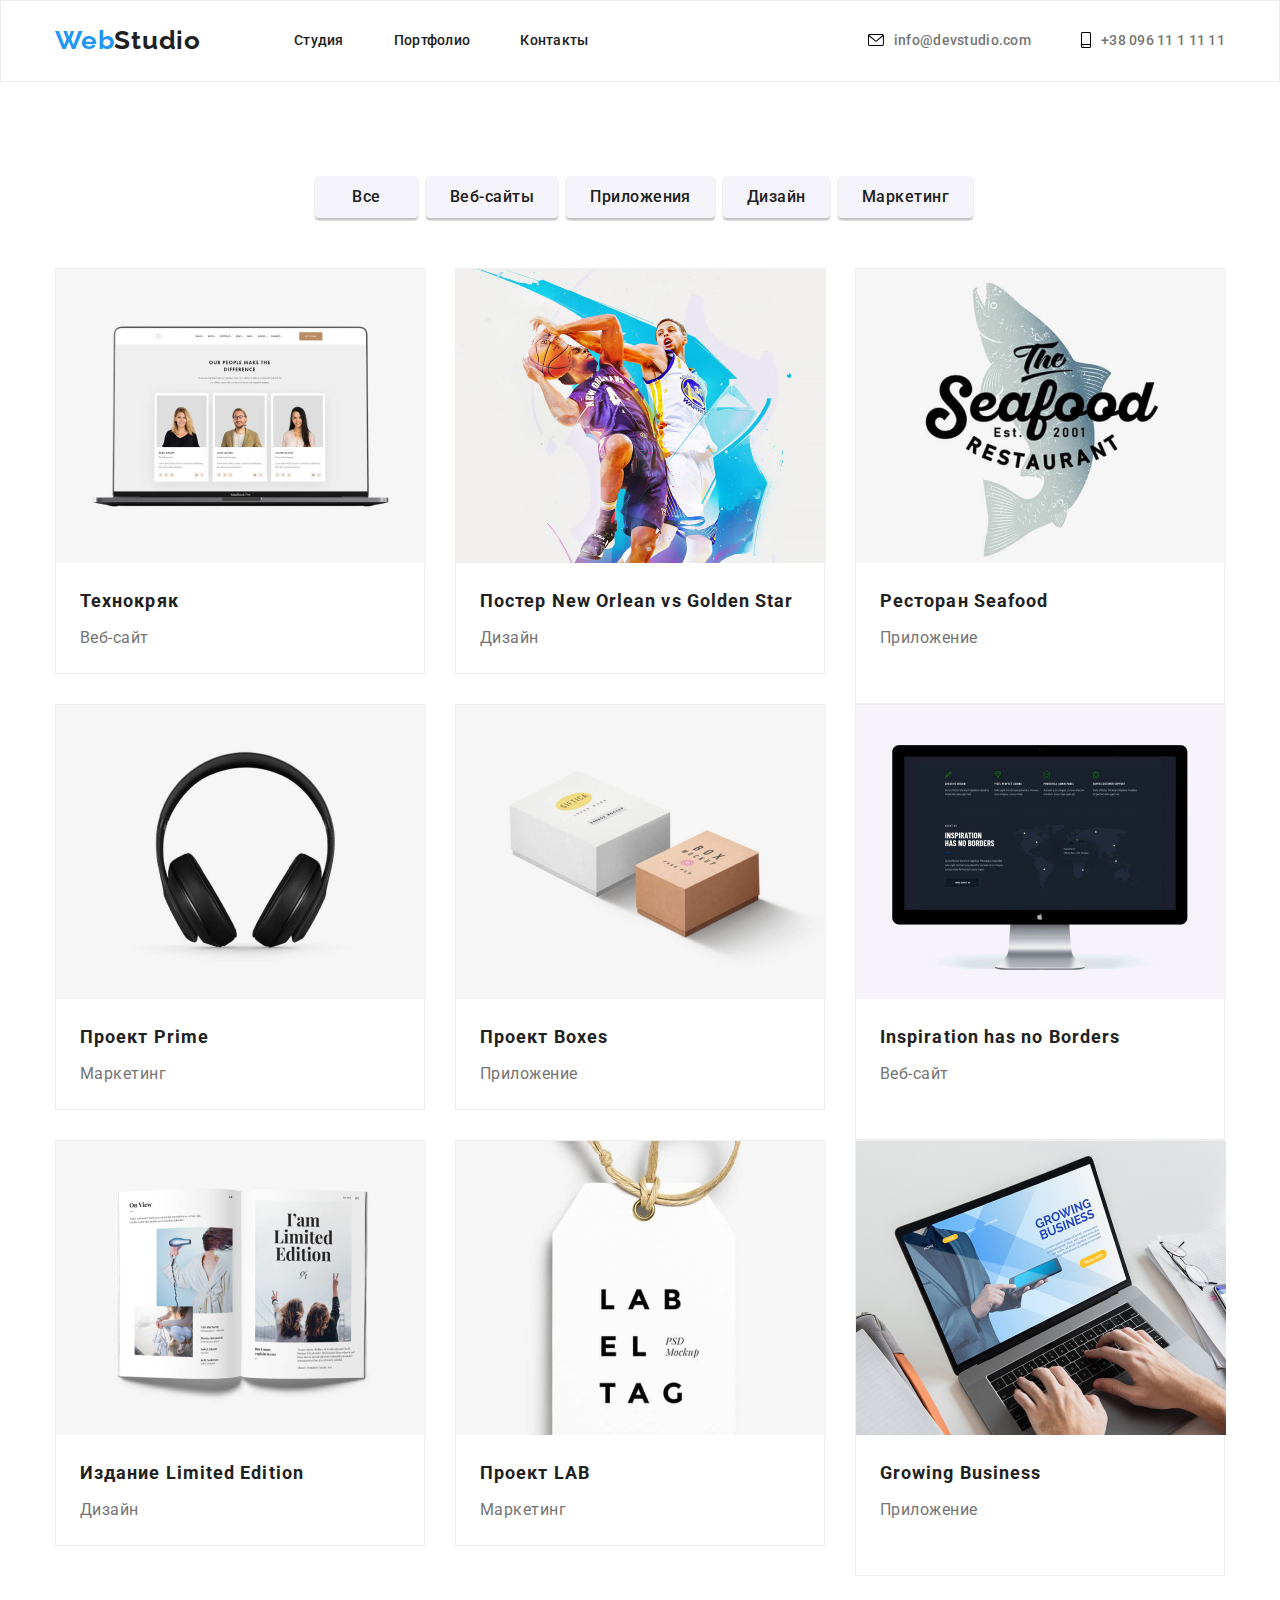
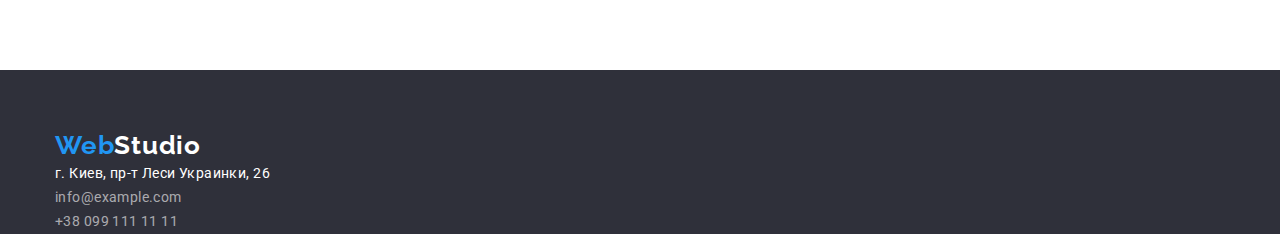
==== portfolio.html @ d733b51c "added new files" ====
<!DOCTYPE html>
<html lang="en">
<head>
    <meta charset="UTF-8">
    <meta name="viewport" content="width=device-width, initial-scale=1.0">
    <title>Portfolio</title>
    <link rel="stylesheet" href="https://cdnjs.cloudflare.com/ajax/libs/modern-normalize/1.0.0/modern-normalize.min.css">
    <link rel="stylesheet" href="./portfolio.css"/>
    <link rel="preconnect" href="https://fonts.gstatic.com">
    <link href="https://fonts.googleapis.com/css2?family=Raleway:wght@700&family=Roboto:wght@400;500;700;900&display=swap"
        rel="stylesheet">
    
</head>
<body>
    <header class="top-heder">
        <div class="container">
            <nav class="navigation">
                <a class="logo" href="WebStudio"><span class="logo-blue">Web</span><span class="logo-black">Studio</span>
                </a>
    
                <ul class="navigation-list-header">
                    <li class="navigation-list-header-item">
                        <a class="navigation-list-link" href="./index.html">Студия</a>
                    </li>
                    <li class="navigation-list-header-item">
                        <a class="navigation-list-link" href="./portfolio.html">Портфолио</a>
                    </li>
                    <li class="navigation-list-header-item">
                        <a class="navigation-list-link" href="#">Контакты</a>
                    </li>
                </ul>
            </nav>
            <address class="contact">
                <a class="contact-email" href="mailto:info@devstudio.com">
                    <svg class="icon-envelope" width="16px" height="12px">
                        <use href="./images/sprite.svg#icon-envelope"></use>
                    </svg>
                    info@devstudio.com</a>
                <a class="contact-tel" href="tel:+380961111111">
                    <svg class="icon-smartphone" width="10px" height="16">
                        <use href="./images/sprite.svg#icon-smartphone"></use>
                    </svg>
                    +38 096 11 1 11 11</a>
            </address>
        </div>
    </header>
        <!--main-section-->
    <section class="main-section">
        <div class="container">
            <div class="modal-list">
                <button class="modal-btn-second" type="button">Все</button>
                <button class="modal-btn-second" type="button">Веб-сайты</button>
                <button class="modal-btn-second" type="button">Приложения</button>
                <button class="modal-btn-second" type="button">Дизайн</button>
                <button class="modal-btn-second" type="button">Маркетинг</button>
            </div>
        
        <div class="white-section">
    
            <ul class="list-pictures">
                <li class="list-pictures-item">
                    <img src="./images/img-8.jpg" alt="три человека" width="370" height="294">
                    <h1 class="caption">Технокряк</h1>
                    <p class="subtitle">Веб-сайт</p>
                </li>
                <li class="list-pictures-item">
                    <img src="./images/img (9).jpg" alt="баскетбол" width="370" height="294">
                    <h1 class="caption">Постер New Orlean vs Golden Star</h1>
                    <p class="subtitle">Дизайн</p>

                </li>
                <li class="list-pictures-item">
                    <img src="./images/img (10).jpg" alt="логотип ресторана" width="370" height="294">
                    <h1 class="caption">Ресторан Seafood</h1>
                    <p class="subtitle">Приложение</p>
                </li>
                <li class="list-pictures-item">
                    <img src="./images/img (11).jpg" alt="наушники" width="370" height="294">
                    <h1 class="caption">Проект Prime</h1>
                    <p class="subtitle">Маркетинг</p>
                </li>
                <li class="list-pictures-item">
                    <img src="./images/img (12).jpg" alt="контейнера" width="370" height="294">
                    <h1 class="caption">Проект Boxes</h1>
                    <p class="subtitle">Приложение</p>
                </li>
                <li class="list-pictures-item">
                    <img src="./images/img (13).jpg" alt="пк" width="370" height="294">
                    <h1 class="caption">Inspiration has no Borders</h1>
                    <p class="subtitle">Веб-сайт</p>
                </li>
                <li class="list-pictures-item">
                    <img src="./images/img (14).jpg" alt="книга" width="370" height="294">
                    <h1 class="caption">Издание Limited Edition</h1>
                    <p class="subtitle">Дизайн</p>
                </li>
                <li class="list-pictures-item" >
                    <img src="./images/img (15).jpg" alt="проект lab" width="370" height="294">
                    <h1 class="caption">Проект LAB</h1>
                    <p class="subtitle">Маркетинг</p>
                </li>
                <li class="list-pictures-item">
                    <img src="./images/img (16).jpg" alt="Growing Business" width="370" height="294">
                    <h1 class="caption">Growing Business</h1>
                    <p class="subtitle">Приложение</p>
                </li>
            </ul>
        </div>
    </div>
</section>
    <!--contacts-->
<footer class="contacts">
    <div class="container">
        <address class="contact">
            <ul class="navigation-list-footer">
                <li class="navigation-list-item">
                    <a class="logo" href="WebStudio"><span class="logo-blue">Web</span><span
                            class="logo-white">Studio</span></a>
                </li>
                <li class="navigation-list-item">
                    <a class="contact-adress" href="https://googl/maps/p9azrNyudhK6fdbVA" target="_blank">г. Киев, пр-т
                        Леси Украинки, 26</a>
                </li>
                <li class="navigation-list-item">
                    <a class="contact-email-footer" href="mailto:info@example.com">info@example.com</a>
                </li>
                <li class="navigation-list-item">
                    <a class="contact-tel-footer" href="tel:+380991111111">+38 099 111 11 11</a>
                </li>
            </ul>

        </address>
    </div>
</footer>
</body>
</html>
---- portfolio.css ----
/*==========header=========*/

.top-heder {
  padding-top: 24px;
  padding-bottom: 25px;
  border: 1px solid #ececec;
}

.top-heder .container {
  display: flex;
  align-items: center;
}

.navigation {
  display: flex;
  align-items: center;
}

.navigation-list-header {
  display: flex;
  align-items: center;
}

.contact {
  display: flex;
  align-items: center;
}

.top-heder .logo {
  display: flex;
  align-items: center;
  margin-right: 93px;
}

.logo {
  font-family: var(--secondary-font);
  font-style: normal;
  font: weight 700;
  font-size: 26px;
  line-height: 1.192;
  letter-spacing: 0.03em;
  color: #2196f3;
}

.logo-blue {
  font-family: var(--secondary-font);
  font-style: normal;
  font-weight: 700;
  font-size: 26px;
  line-height: 1.192;
  letter-spacing: 0.03em;
  color: #2196f3;
}

.logo-black {
  font-family: var(--secondary-font);
  font-style: normal;
  font-weight: 700;
  font-size: 26px;
  line-height: 1.192;
  letter-spacing: 0.03em;
  color: #212121;
}

.logo-white {
  font-family: var(--secondary-font);
  font-style: normal;
  font-weight: 700;
  font-size: 26px;
  line-height: 1.192;
  letter-spacing: 0.03em;
  color: var(--accent-color-logo);
}

a {
  text-decoration: none;
}

:root {
  --main-font: "Roboto", sans-serif;
  --secondary-font: "Raleway", sans-serif;
  --accent-color: #2196f3;
  --accent-color-logo: #ffffff;
}

*, *::before, *::after {
  margin: 0;
  padding: 0;
}

img {
  display: block;
}

body {
  font-family: var(--main-font);
  font-style: normal;
}

.top-heder .navigation-list-header-item:not(:last-child) {
  margin-right: 50px;
}

.navigation-list-link {
  font-weight: 500;
  font-size: 14px;
  line-height: 1.143;
  letter-spacing: 0.02em;
  color: #212121;
}

.top-heder .contact {
  margin-left: auto;
}

.contact-email {
  display: flex;
  align-items: center;
  font-weight: 500;
  font-size: 14px;
  line-height: 1.143;
  letter-spacing: 0.02em;
  color: #757575;
  margin-right: 50px;
}

.icon-envelope {
  margin-right: 10px;
}

.contact-email:hover .icon-envelope, .contact-email:focus .icon-envelope {
  fill: var(--accent-color);
}

.contact-tel:hover .icon-smartphone, .contact-tel:focus .icon-smartphone {
  fill: var(--accent-color);
}

.contact-tel {
  display: flex;
  align-items: center;
  font-weight: 500;
  font-size: 14px;
  line-height: 1.143;
  letter-spacing: 0.02em;
  color: #757575;
}

.icon-smartphone {
  margin-right: 10px;
}

.contact {
  font-style: normal;
}

.navigation-list-link:hover, .navigation-list-link:focus {
  color: var(--accent-color);
}

.contact-email:hover, .contact-email:focus {
  color: var(--accent-color);
}

.contact-tel:hover, .contact-tel:focus {
  color: var(--accent-color);
}

li {
  list-style-type: none;
}

.container {
  width: 1170px;
  margin: 0 auto;
}

/*==========end-header=========*/

/*============main-section===============*/

.main-section {
  display: flex;
  padding-top: 94px;
  padding-bottom: 94px;
}

.modal-btn-second {
  font-style: normal;
}

.modal-btn-second:hover, .modal-btn-second:focus {
  color: #ffffff;
  background: #2196f3;
}

.modal-btn-second .list {
  font-style: normal;
}

.list-pictures-item {
  width: 370px;
  background: #ffffff;
  border: 1px solid #eeeeee;
  box-sizing: border-box;
}

.subtitle {
  font: weight 400;
  font-size: 16px;
  line-height: 1.875;
  letter-spacing: 0.03em;
  color: #757575;
}

.caption {
  font: weight 700;
  font-size: 18px;
  line-height: 2;
  letter-spacing: 0.06em;
  color: #212121;
}

li {
  list-style-type: none;
}

.modal-btn-second {
  min-width: 103px;
  font-family: "Roboto", sans-serif;
  font-style: normal;
  font-weight: 500;
  font-size: 16px;
  line-height: 1.625;
  cursor: pointer;
  text-align: center;
  letter-spacing: 0.03em;
  color: hsl(0, 0%, 13%);
  background: #f5f4fa;
  box-shadow: 0px 3px 1px rgba(0, 0, 0, 0.1), 0px 1px 2px rgba(0, 0, 0, 0.08), 0px 2px 2px rgba(0, 0, 0, 0.12);
  border-radius: 4px;
  padding-left: 22px;
  padding-right: 22px;
  padding-bottom: 6px;
  padding-top: 6px;
  border-color: transparent;
  margin-left: 8px;
}

.white-section {
  margin-top: 50px;
}

.list-pictures {
  display: flex;
  flex-wrap: wrap;
}

.list-pictures-item {
  padding-right: 24px;
  padding-bottom: 20px;
}

.list-pictures-item:not(:nth-child(3n)) {
  margin-right: 30px;
  margin-bottom: 30px;
}

.modal-list {
  display: flex;
  justify-content: center;
  border-radius: [object Object]px;
}

.caption {
  margin-top: 20px;
  margin-left: 24px;
}

.subtitle {
  margin-top: 4px;
  margin-left: 24px;
}

/*============end-main-section===============*/

/*========contacts========*/

.contacts {
  display: flex;
  background: #2f303a;
  width: 100%;
}

.navigation-list-footer {
  display: flex;
  flex-direction: column;
  margin-top: 60px;
}

.contact .logo {
  margin-bottom: 20px;
}

.contact .contact-adress {
  margin-bottom: 9px;
}

.contact .contact-email-footer {
  margin-bottom: 9px;
}

.navigation-list-item {
  font-size: 14px;
  line-height: 1.714;
  letter-spacing: 0.03em;
  color: #ffffff;
}

.navigation-list-item .contact-adress {
  font-family: "Roboto", sans-serif;
  font-style: normal;
  font-weight: normal;
  font-size: 14px;
  line-height: 1.714;
  letter-spacing: 0.03em;
  color: #ffffff;
  margin-top: 20px;
}

.contact-email-footer {
  font-family: "Roboto", sans-serif;
  font-style: normal;
  font-weight: normal;
  font-size: 14px;
  line-height: 1.174;
  letter-spacing: 0.03em;
  color: rgba(255, 255, 255, 0.6);
}

.contact-tel-footer {
  font-size: 14px;
  line-height: 1.714;
  letter-spacing: 0.03em;
  color: rgba(255, 255, 255, 0.6);
  /*===========end-contacts=======*/
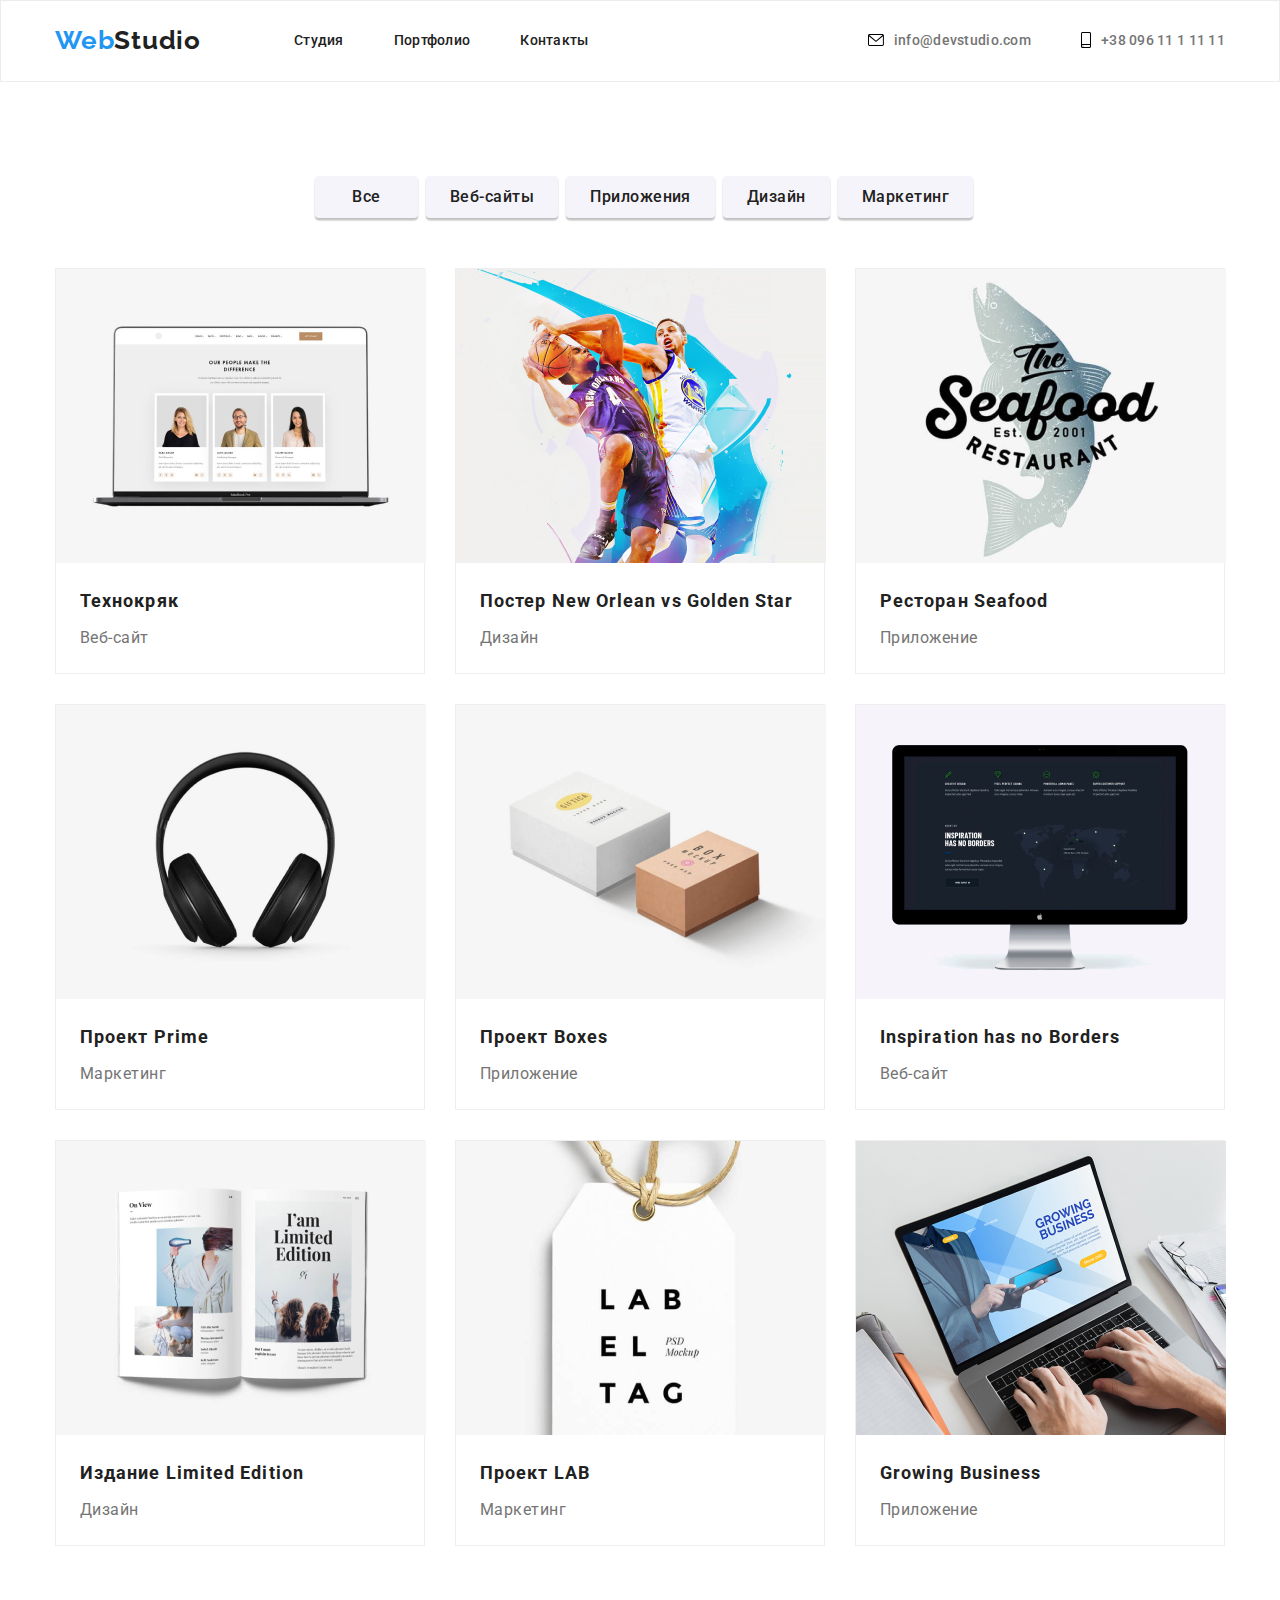
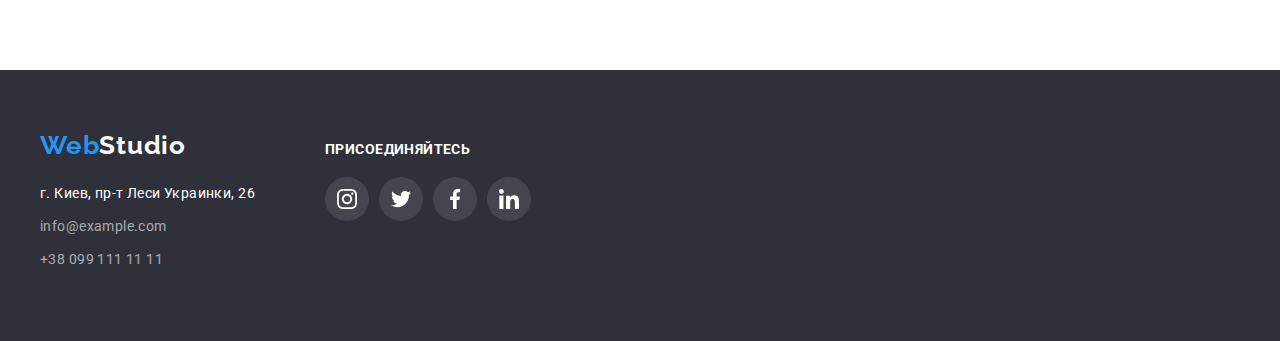
==== commit 8991961d: "finish hw_4" ====
--- a/portfolio.html
+++ b/portfolio.html
@@ -110,6 +110,7 @@
 </section>
     <!--contacts-->
 <footer class="contacts">
+
     <div class="container">
         <address class="contact">
             <ul class="navigation-list-footer">
@@ -130,6 +131,41 @@
             </ul>
 
         </address>
+        <address class="come-over">
+            <h3 class="come-over-title">присоединяйтесь</h3>
+            <ul class="social-links">
+                <li class="social-links-list">
+                    <a class="social-links-list-mark-footer" href="">
+                        <svg class="social-links-icon-footer" width="20" height="20">
+                            <use href="./images/sprite.svg#icon-instagram"></use>
+                        </svg>
+                    </a>
+                </li>
+                <li class="social-links-list">
+                    <a class="social-links-list-mark-footer" href="">
+                        <svg class="social-links-icon-footer" width="20" height="20">
+                            <use href="./images/sprite.svg#icon-twitter"></use>
+                        </svg>
+                    </a>
+                </li>
+                <li class="social-links-list">
+                    <a class="social-links-list-mark-footer" href="">
+                        <svg class="social-links-icon-footer" width="20" height="20">
+                            <use href="./images/sprite.svg#icon-facebook"></use>
+                        </svg>
+                    </a>
+                </li>
+                <li class="social-links-list">
+                    <a class="social-links-list-mark-footer" href="">
+                        <svg class="social-links-icon-footer" width="20" height="20">
+                            <use href="./images/sprite.svg#icon-linkedin"></use>
+                        </svg>
+                    </a>
+                </li>
+            </ul>
+
+
+        </address>
     </div>
 </footer>
 </body>
--- a/portfolio.css
+++ b/portfolio.css
@@ -259,11 +259,16 @@
 .list-pictures-item {
   padding-right: 24px;
   padding-bottom: 20px;
+  margin-bottom: 30px;
+}
+
+.list-pictures-item:hover, .list-pictures-item:focus {
+  box-shadow: 0px 1px 1px rgba(0, 0, 0, 0.12), 0px 4px 4px rgba(0, 0, 0, 0.06), 1px 4px 6px rgba(0, 0, 0, 0.16);
 }
 
 .list-pictures-item:not(:nth-child(3n)) {
   margin-right: 30px;
-  margin-bottom: 30px;
+  
 }
 
 .modal-list {
@@ -290,26 +295,33 @@
   display: flex;
   background: #2f303a;
   width: 100%;
+  padding-bottom: 60px;
+  padding-top: 60px;
+}
+
+.contacts .contact {
+  margin-right: 70px;
+}
+
+.contacts .container {
+  display: flex;
+  width: 1200px;
+  align-items: baseline;
 }
 
 .navigation-list-footer {
   display: flex;
   flex-direction: column;
-  margin-top: 60px;
-}
-
-.contact .logo {
+}
+
+.navigation-list-item {
   margin-bottom: 20px;
 }
 
-.contact .contact-adress {
+.navigation-list-item:not(:first-child) {
   margin-bottom: 9px;
 }
 
-.contact .contact-email-footer {
-  margin-bottom: 9px;
-}
-
 .navigation-list-item {
   font-size: 14px;
   line-height: 1.714;
@@ -317,7 +329,7 @@
   color: #ffffff;
 }
 
-.navigation-list-item .contact-adress {
+.contact-adress {
   font-family: "Roboto", sans-serif;
   font-style: normal;
   font-weight: normal;
@@ -325,7 +337,6 @@
   line-height: 1.714;
   letter-spacing: 0.03em;
   color: #ffffff;
-  margin-top: 20px;
 }
 
 .contact-email-footer {
@@ -343,4 +354,58 @@
   line-height: 1.714;
   letter-spacing: 0.03em;
   color: rgba(255, 255, 255, 0.6);
-  /*===========end-contacts=======*/+}
+
+/*===========end-contacts=======*/
+
+/*==========come-over========*/
+
+.come-over {
+  width: 206px;
+  height: 80px;
+}
+
+.come-over-title {
+  width: 145px;
+  font-family: "Roboto", sans-serif;
+  font-style: normal;
+  font-weight: 700;
+  font-size: 14px;
+  line-height: 1.143;
+  letter-spacing: 0.03em;
+  text-transform: uppercase;
+  color: #FFFFFF;
+  margin-bottom: 20px;
+}
+
+.contacts-footer {
+  display: flex;
+  align-content: flex-start;
+}
+
+.social-links-list-mark-footer {
+  display: flex;
+  justify-content: center;
+  align-items: center;
+  background: rgba(255, 255, 255, 0.1);
+  width: 44px;
+  height: 44px;
+  border-radius: 50%;
+}
+
+.social-links-list-mark-footer:hover, .social-links-list-mark-footer:focus {
+  background-color: var(--accent-color);
+}
+
+.social-links {
+  display: flex;
+  justify-content: space-between;
+  width: 206px;
+  margin: 0 auto;
+}
+
+.social-links-icon-footer {
+  fill: white
+}
+
+/*===========end-contacts=======*/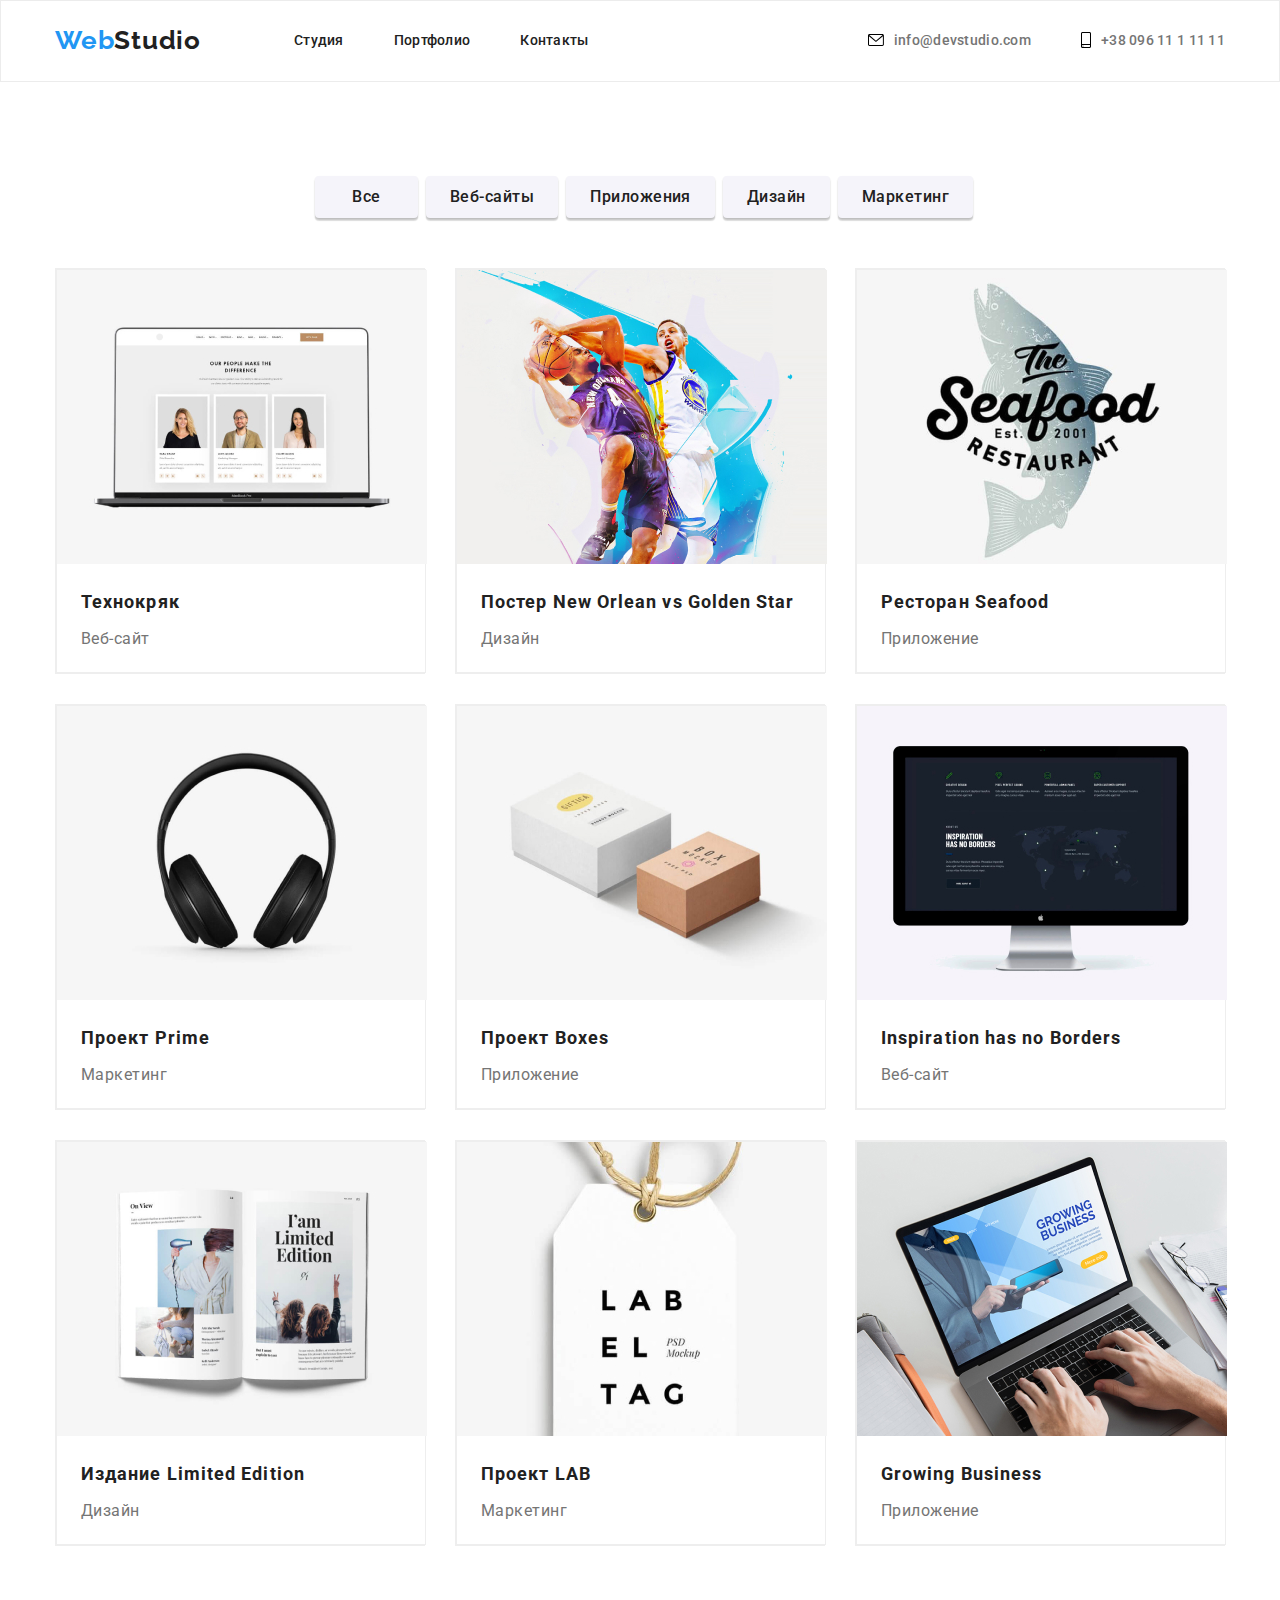
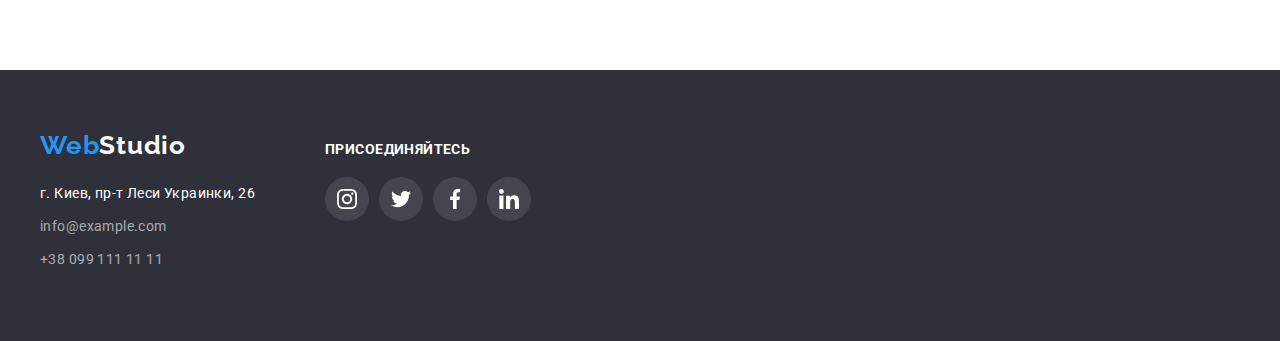
==== commit 8e16cfc2: "added focus" ====
--- a/portfolio.html
+++ b/portfolio.html
@@ -59,50 +59,68 @@
     
             <ul class="list-pictures">
                 <li class="list-pictures-item">
+                    <a class="list-pictures-focus" href="#">
                     <img src="./images/img-8.jpg" alt="три человека" width="370" height="294">
                     <h1 class="caption">Технокряк</h1>
                     <p class="subtitle">Веб-сайт</p>
+                    </a>
                 </li>
                 <li class="list-pictures-item">
+                    <a class="list-pictures-focus" href="#">
                     <img src="./images/img (9).jpg" alt="баскетбол" width="370" height="294">
                     <h1 class="caption">Постер New Orlean vs Golden Star</h1>
                     <p class="subtitle">Дизайн</p>
+                    </a>
 
                 </li>
                 <li class="list-pictures-item">
+                    <a class="list-pictures-focus" href="#">
                     <img src="./images/img (10).jpg" alt="логотип ресторана" width="370" height="294">
                     <h1 class="caption">Ресторан Seafood</h1>
                     <p class="subtitle">Приложение</p>
+                    </a>
                 </li>
                 <li class="list-pictures-item">
+                    <a class="list-pictures-focus" href="#">
                     <img src="./images/img (11).jpg" alt="наушники" width="370" height="294">
                     <h1 class="caption">Проект Prime</h1>
                     <p class="subtitle">Маркетинг</p>
+                    </a>
                 </li>
                 <li class="list-pictures-item">
+                    <a class="list-pictures-focus" href="#">
                     <img src="./images/img (12).jpg" alt="контейнера" width="370" height="294">
                     <h1 class="caption">Проект Boxes</h1>
                     <p class="subtitle">Приложение</p>
+                    </a>
                 </li>
                 <li class="list-pictures-item">
+                    <a class="list-pictures-focus" href="#">
                     <img src="./images/img (13).jpg" alt="пк" width="370" height="294">
                     <h1 class="caption">Inspiration has no Borders</h1>
                     <p class="subtitle">Веб-сайт</p>
+                    </a>
                 </li>
                 <li class="list-pictures-item">
+                    <a class="list-pictures-focus" href="#">
                     <img src="./images/img (14).jpg" alt="книга" width="370" height="294">
                     <h1 class="caption">Издание Limited Edition</h1>
                     <p class="subtitle">Дизайн</p>
+                    </a>
                 </li>
-                <li class="list-pictures-item" >
+                <li class="list-pictures-item">
+                    <a class="list-pictures-focus" href="#">
                     <img src="./images/img (15).jpg" alt="проект lab" width="370" height="294">
                     <h1 class="caption">Проект LAB</h1>
                     <p class="subtitle">Маркетинг</p>
+                    </a>
                 </li>
                 <li class="list-pictures-item">
+                    <a class="list-pictures-focus" href="#">
                     <img src="./images/img (16).jpg" alt="Growing Business" width="370" height="294">
                     <h1 class="caption">Growing Business</h1>
                     <p class="subtitle">Приложение</p>
+                    </a>
                 </li>
             </ul>
         </div>
--- a/portfolio.css
+++ b/portfolio.css
@@ -258,17 +258,28 @@
 
 .list-pictures-item {
   padding-right: 24px;
-  padding-bottom: 20px;
   margin-bottom: 30px;
 }
 
-.list-pictures-item:hover, .list-pictures-item:focus {
+.list-pictures-focus:hover {
   box-shadow: 0px 1px 1px rgba(0, 0, 0, 0.12), 0px 4px 4px rgba(0, 0, 0, 0.06), 1px 4px 6px rgba(0, 0, 0, 0.16);
 }
+
+.list-pictures-focus:focus {
+  box-shadow: 0px 1px 1px rgba(0, 0, 0, 0.12), 0px 4px 4px rgba(0, 0, 0, 0.06), 1px 4px 6px rgba(0, 0, 0, 0.16);
+}
+
+.list-pictures-focus {
+  display: block;
+  width: 370px;
+  height: 404px;
+  background: #FFFFFF;
+  border: 1px solid #EEEEEE;
+  box-sizing: border-box;}
+ 
 
 .list-pictures-item:not(:nth-child(3n)) {
   margin-right: 30px;
-  
 }
 
 .modal-list {
